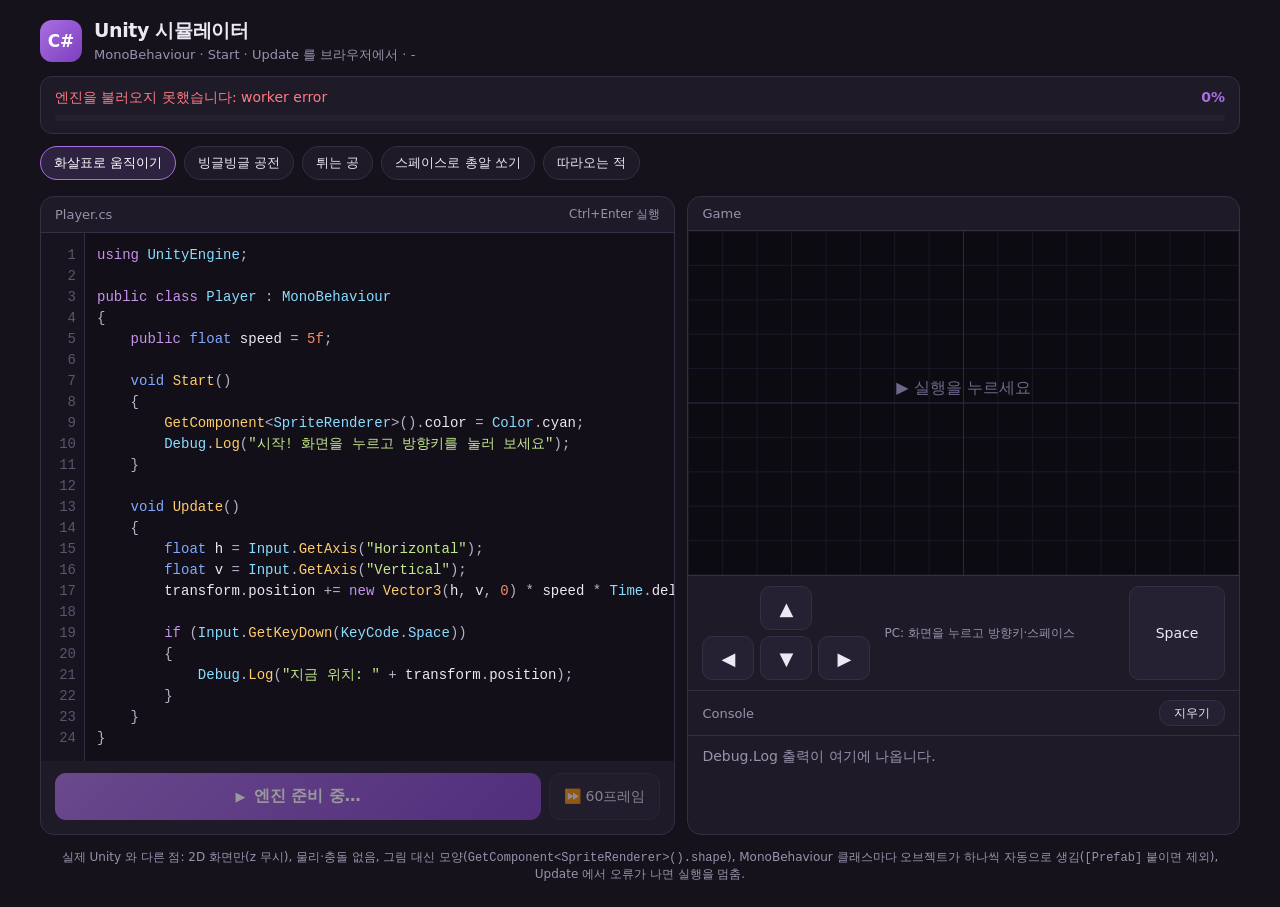
==== engine/wwwroot/labs/unity/index.html @ 060cbb38 "v0.3.0: 편집기(문법 색칠·오류 밑줄)·폰 기호 칩·실시간 검사, 채점·Unity 실험 페이지, 클라이언트 API 확장 Co-Authored-By: Claude Opus 5." ====
<!DOCTYPE html>
<html lang="ko">
<head>
  <meta charset="utf-8" />
  <meta name="viewport" content="width=device-width, initial-scale=1, viewport-fit=cover" />
  <title>Unity 시뮬레이터</title>
  <link rel="stylesheet" href="../../lab.css" />
  <link rel="stylesheet" href="../shared/labs.css" />
</head>
<body>
  <header class="top">
    <div class="brand">
      <a class="logo" href="../../" title="실험실로">C#</a>
      <div>
        <h1>Unity 시뮬레이터</h1>
        <p class="sub">MonoBehaviour · Start · Update 를 브라우저에서 · <span id="ver">-</span></p>
      </div>
    </div>
  </header>

  <section class="loader" id="loader" aria-live="polite">
    <div class="loader-row"><span id="loaderText">엔진 내려받는 중…</span><span id="loaderPct">0%</span></div>
    <div class="bar"><div class="bar-fill" id="barFill"></div></div>
  </section>

  <nav class="examples" id="examples" aria-label="예제"></nav>

  <main class="layout">
    <section class="panel editor-panel">
      <div class="panel-head"><span>Player.cs</span><span class="hint">Ctrl+Enter 실행</span></div>
      <div class="editor" id="editorHost"></div>
      <div id="symbar"></div>
      <div class="livecheck" id="liveCheck"></div>
      <div class="btn-row">
        <button class="run" id="playBtn" disabled><span class="run-icon">▶</span><span id="playLabel">엔진 준비 중…</span></button>
        <button class="ghost" id="testBtn" type="button" title="입력 없이 60프레임을 빠르게 돌려 Debug.Log 출력만 확인 (채점용 모드)">⏩ 60프레임</button>
      </div>
    </section>

    <section class="panel out-panel">
      <div class="panel-head"><span>Game</span><span class="status" id="status"></span></div>
      <div class="stage">
        <canvas id="stage" width="800" height="500" tabindex="0" aria-label="게임 화면 (누르면 키보드 입력)"></canvas>
        <div class="hud" id="hud"></div>
      </div>
      <div class="keypad" id="keypad">
        <button class="k-up" data-key="UpArrow" aria-label="위">▲</button>
        <button class="k-left" data-key="LeftArrow" aria-label="왼쪽">◀</button>
        <button class="k-down" data-key="DownArrow" aria-label="아래">▼</button>
        <button class="k-right" data-key="RightArrow" aria-label="오른쪽">▶</button>
        <span class="k-hint">PC: 화면을 누르고 방향키·스페이스</span>
        <button class="k-space" data-key="Space">Space</button>
      </div>
      <div class="panel-head"><span>Console</span><button class="ghost" id="clearBtn" type="button" style="height:26px;font-size:12px">지우기</button></div>
      <div class="output console" id="output"><p class="placeholder">Debug.Log 출력이 여기에 나옵니다.</p></div>
    </section>
  </main>

  <footer class="foot">
    실제 Unity 와 다른 점: 2D 화면만(z 무시), 물리·충돌 없음, 그림 대신 모양(<code>GetComponent&lt;SpriteRenderer&gt;().shape</code>),
    MonoBehaviour 클래스마다 오브젝트가 하나씩 자동으로 생김(<code>[Prefab]</code> 붙이면 제외), Update 에서 오류가 나면 실행을 멈춤.
  </footer>

  <script type="module" src="unity.js"></script>
</body>
</html>
---- engine/wwwroot/lab.css ----
:root {
  --bg: #15121b;
  --panel: #1e1a27;
  --panel-2: #262132;
  --line: #352e45;
  --text: #ece8f4;
  --muted: #9a92ad;
  --accent: #a86fe0;
  --accent-2: #7c3fc0;
  --ok: #5fd39a;
  --bad: #ff7a85;
  --warn: #f4c25b;
  --code-font: "D2Coding", "Cascadia Code", Consolas, "SF Mono", ui-monospace, Menlo, monospace;
  --ui-font: system-ui, -apple-system, "Apple SD Gothic Neo", "Malgun Gothic", "Noto Sans KR", sans-serif;
}

* { box-sizing: border-box; }
html, body { margin: 0; background: var(--bg); color: var(--text); font-family: var(--ui-font); }
body { min-height: 100vh; padding: 0 16px 24px; padding-bottom: max(24px, env(safe-area-inset-bottom)); }
button { font: inherit; color: inherit; }

.top { max-width: 1200px; margin: 0 auto; padding: 18px 0 12px; }
.brand { display: flex; align-items: center; gap: 12px; }
.logo {
  width: 42px; height: 42px; border-radius: 12px; display: grid; place-items: center;
  background: linear-gradient(135deg, var(--accent), var(--accent-2)); font-weight: 800; font-size: 17px; color: #fff;
}
h1 { font-size: 19px; margin: 0; letter-spacing: -0.02em; }
.sub { margin: 2px 0 0; color: var(--muted); font-size: 13px; }

/* 로딩 */
.loader { max-width: 1200px; margin: 0 auto 12px; background: var(--panel); border: 1px solid var(--line); border-radius: 12px; padding: 12px 14px; }
.loader-row { display: flex; justify-content: space-between; font-size: 14px; gap: 8px; }
#loaderPct { font-variant-numeric: tabular-nums; color: var(--accent); font-weight: 700; }
.bar { height: 6px; background: var(--panel-2); border-radius: 99px; margin-top: 8px; overflow: hidden; }
.bar-fill { height: 100%; width: 0; background: linear-gradient(90deg, var(--accent-2), var(--accent)); transition: width .2s; }
.loader-note { margin: 8px 0 0; font-size: 12px; color: var(--muted); }
.loader.done .bar, .loader.done .loader-note, .loader.done #loaderPct { display: none; }
.loader.done { padding: 8px 14px; }
.loader.done #loaderText { color: var(--ok); }
.loader.done #loaderText::before { content: "● "; }
.loader.failed #loaderText { color: var(--bad); }

/* 예제 */
.examples { max-width: 1200px; margin: 0 auto 12px; display: flex; gap: 8px; overflow-x: auto; padding-bottom: 4px; scrollbar-width: none; }
.examples::-webkit-scrollbar { display: none; }
.examples button {
  flex: none; background: var(--panel); border: 1px solid var(--line); border-radius: 99px;
  padding: 7px 13px; font-size: 13px; cursor: pointer; white-space: nowrap;
}
.examples button.err { color: #ffb3b9; }
.examples button.on { border-color: var(--accent); background: #2d2340; color: #fff; }

/* 레이아웃 */
.layout { max-width: 1200px; margin: 0 auto; display: grid; gap: 12px; grid-template-columns: 1fr; }
@media (min-width: 900px) { .layout { grid-template-columns: 1.15fr 1fr; } }
.panel { background: var(--panel); border: 1px solid var(--line); border-radius: 14px; overflow: hidden; display: flex; flex-direction: column; min-width: 0; }
.panel-head { display: flex; justify-content: space-between; align-items: center; padding: 9px 14px; border-bottom: 1px solid var(--line); font-size: 13px; color: var(--muted); }
.hint { font-size: 12px; }
@media (hover: none) { .hint { display: none; } }

/* 편집기 */
.editor { position: relative; height: 280px; }
@media (min-width: 900px) { .editor { height: 420px; } }


.stdin { border-top: 1px solid var(--line); padding: 10px 14px; font-size: 13px; }
.stdin summary { cursor: pointer; color: var(--muted); }
.stdin small { color: #6f6782; }
.stdin textarea {
  width: 100%; margin-top: 8px; background: #120f18; color: var(--text); border: 1px solid var(--line); border-radius: 8px;
  padding: 8px 10px; font-family: var(--code-font); font-size: 14px; resize: vertical;
}

.run {
  margin: 12px 14px 14px; padding: 13px; border: 0; border-radius: 11px; cursor: pointer; font-weight: 700; font-size: 16px;
  background: linear-gradient(135deg, var(--accent), var(--accent-2)); color: #fff; display: flex; align-items: center; justify-content: center; gap: 8px;
}
.run:disabled { opacity: .55; cursor: wait; }
.run-icon { font-size: 13px; }

/* 출력 */
.output { flex: 1; min-height: 180px; max-height: 60vh; padding: 12px 14px; overflow: auto; transition: opacity .15s; }
@media (min-width: 900px) { .output { min-height: 0; max-height: 470px; } }
.output.dim { opacity: .4; }
.placeholder { color: var(--muted); font-size: 14px; margin: 0; }
.stdout { margin: 0 0 10px; font-family: var(--code-font); font-size: 14px; line-height: 1.55; white-space: pre-wrap; word-break: break-word; }
.note { color: var(--warn); font-size: 13px; }
.box { border-radius: 10px; padding: 10px 12px; margin: 0 0 10px; font-size: 14px; line-height: 1.5; }
.box.error { background: #3a1d24; border: 1px solid #6b2c37; }
.box.error > b { color: var(--bad); }
.box.warn { background: #3a3019; border: 1px solid #6b5a2c; }
.box.warn > b { color: var(--warn); }
.box.warnlist { background: var(--panel-2); color: var(--muted); }
.box p { margin: 6px 0 0; }
.box ul { margin: 6px 0 0; padding-left: 0; list-style: none; }
.box li { margin: 5px 0; }
.box small { color: var(--muted); font-size: 11px; }
.raw { font-family: var(--code-font); font-size: 12px; color: var(--muted); word-break: break-word; }
button.line {
  background: #ffffff14; border: 1px solid #ffffff26; border-radius: 6px; padding: 1px 7px; font-size: 12px; cursor: pointer; margin-right: 4px;
}

.status { font-size: 12px; font-weight: 700; }
.status.ok { color: var(--ok); }
.status.bad { color: var(--bad); }
.status.warn { color: var(--warn); }
.status.busy { color: var(--accent); }

.metrics { display: grid; grid-template-columns: repeat(3, 1fr); gap: 1px; background: var(--line); border-top: 1px solid var(--line); }
@media (min-width: 520px) { .metrics { grid-template-columns: repeat(5, 1fr); } }
.metrics div { padding: 8px 12px; background: var(--panel); }
.metrics span { display: block; font-size: 11px; color: var(--muted); }
.metrics b { font-size: 14px; font-variant-numeric: tabular-nums; }

.foot { max-width: 1200px; margin: 14px auto 0; font-size: 12px; color: var(--muted); text-align: center; }
/* 3칸 배치에서 남는 빈 칸 채우기 */
.metrics::after { content: ""; background: var(--panel); }
@media (min-width: 520px) { .metrics::after { display: none; } }
/* 실행 중 → 중지 버튼 */
.run.stop { background: linear-gradient(135deg, #e0607a, #b23a55); }
.run.stop:disabled { opacity: .55; }
.stdout.live:empty::before { content: "…"; color: var(--muted); }

/* 실시간 검사 줄 */
.livecheck { min-height: 0; padding: 0 14px; font-size: 12.5px; color: var(--muted); line-height: 1.5; }
.livecheck:not(:empty) { padding: 7px 14px; border-top: 1px solid var(--line); }
.livecheck .e { color: var(--bad); font-weight: 700; }
.livecheck .w { color: var(--warn); }
.livecheck .okc { color: var(--ok); }
.livecheck button.line { margin-left: 4px; }

/* 실험 페이지 링크 */
.labs-links { max-width: 1200px; margin: 14px auto 0; display: flex; flex-wrap: wrap; gap: 8px 12px; align-items: center; font-size: 13px; color: var(--muted); }
.labs-links a { color: var(--accent); text-decoration: none; padding: 6px 12px; border: 1px solid var(--line); border-radius: 99px; background: var(--panel); }
---- engine/wwwroot/labs/shared/labs.css ----
/* 실험 페이지 공용 스타일 (실험실 lab.css 위에 덧씀) */
a.logo { text-decoration: none; }
.desc { padding: 12px 14px; border-bottom: 1px solid var(--line); font-size: 14px; line-height: 1.6; }
.desc code { font-family: var(--code-font); background: #ffffff12; padding: 1px 5px; border-radius: 5px; font-size: 13px; }
.harness { margin: 8px 0 0; padding: 10px; background: #120f18; border: 1px solid var(--line); border-radius: 8px; font-family: var(--code-font); font-size: 13px; white-space: pre; overflow-x: auto; }
.btn-row { display: flex; gap: 8px; align-items: stretch; margin: 12px 14px 14px; }
.btn-row .run { flex: 1; margin: 0; }
.ghost { border: 1px solid var(--line); background: var(--panel-2); border-radius: 11px; padding: 0 14px; font-size: 14px; cursor: pointer; color: var(--text); }
.ghost:disabled { opacity: .5; }

/* 채점 결과 표 */
.tests { width: 100%; border-collapse: collapse; font-size: 13.5px; }
.tests th, .tests td { text-align: left; padding: 7px 6px; border-bottom: 1px solid var(--line); vertical-align: top; }
.tests th { color: var(--muted); font-weight: 600; font-size: 12px; }
.tests td pre { margin: 0; font-family: var(--code-font); font-size: 13px; white-space: pre-wrap; word-break: break-word; }
.tests .pass { color: var(--ok); font-weight: 700; }
.tests .fail { color: var(--bad); font-weight: 700; }
.tests .na { color: var(--muted); }
.tests .hidden { color: var(--muted); font-style: italic; }
.summary { display: flex; align-items: baseline; gap: 10px; margin: 0 0 12px; }
.summary b { font-size: 22px; }
.summary.all b { color: var(--ok); }
.summary.some b { color: var(--warn); }

/* Unity 시뮬레이터 */
.stage { position: relative; background: #0d0b12; border-bottom: 1px solid var(--line); }
.stage canvas { display: block; width: 100%; aspect-ratio: 16 / 10; touch-action: none; }
.stage .hud { position: absolute; left: 10px; top: 8px; font: 12px var(--code-font); color: #9a92ad; pointer-events: none; }
.keypad { display: grid; grid-template-columns: repeat(3, 52px) 1fr 96px; grid-template-rows: 44px 44px; gap: 6px; padding: 10px 14px; border-bottom: 1px solid var(--line); }
.keypad button { border: 1px solid var(--line); background: var(--panel-2); border-radius: 10px; font-size: 18px; color: var(--text); touch-action: none; -webkit-user-select: none; user-select: none; }
.keypad button.on { background: #4a3470; border-color: var(--accent); }
.keypad .k-up { grid-column: 2; grid-row: 1; }
.keypad .k-left { grid-column: 1; grid-row: 2; }
.keypad .k-down { grid-column: 2; grid-row: 2; }
.keypad .k-right { grid-column: 3; grid-row: 2; }
.keypad .k-space { grid-column: 5; grid-row: 1 / span 2; font-size: 14px; }
.keypad .k-hint { grid-column: 4; grid-row: 1 / span 2; align-self: center; font-size: 12px; color: var(--muted); padding: 0 8px; }
.console { max-height: 200px; }
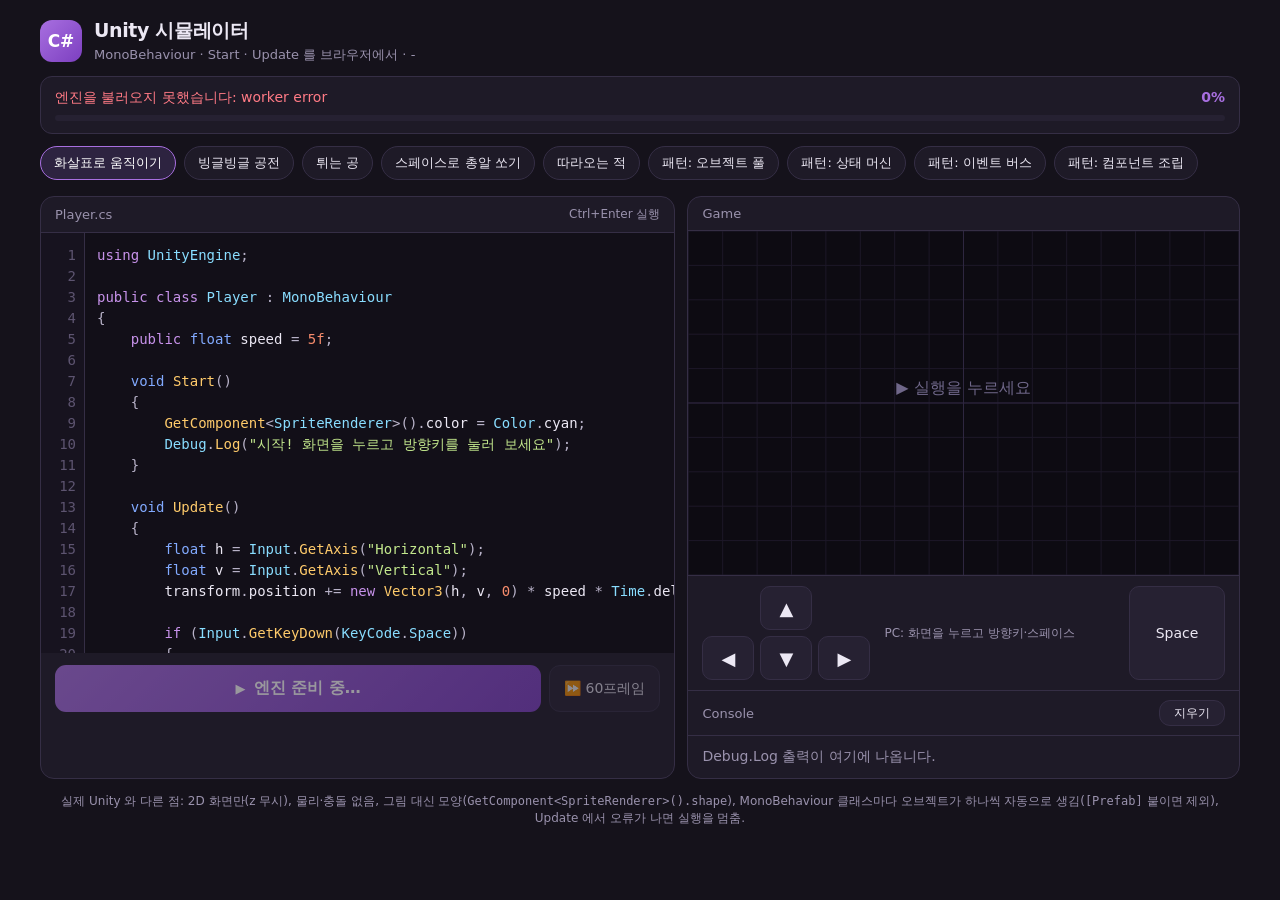
==== commit b6f19449: "v0.4.0: 구조 분석·클래스 다이어그램·디자인 패턴 실험 페이지, Unity 게임 패턴 예제 4개 Co-Authored-By: Claude Opus 5.5 <noreply@an" ====
--- a/engine/wwwroot/labs/unity/index.html
+++ b/engine/wwwroot/labs/unity/index.html
@@ -24,6 +24,7 @@
   </section>
 
   <nav class="examples" id="examples" aria-label="예제"></nav>
+  <p class="ex-desc" id="exDesc" hidden></p>
 
   <main class="layout">
     <section class="panel editor-panel">
--- a/engine/wwwroot/labs/shared/labs.css
+++ b/engine/wwwroot/labs/shared/labs.css
@@ -36,3 +36,8 @@
 .keypad .k-space { grid-column: 5; grid-row: 1 / span 2; font-size: 14px; }
 .keypad .k-hint { grid-column: 4; grid-row: 1 / span 2; align-self: center; font-size: 12px; color: var(--muted); padding: 0 8px; }
 .console { max-height: 200px; }
+@media (max-width: 600px) {
+  .keypad { grid-template-columns: repeat(3, 52px) 1fr 96px; }
+  .keypad .k-hint { display: none; }
+}
+.ex-desc { max-width: 1200px; margin: -4px auto 12px; padding: 10px 14px; background: var(--panel); border: 1px solid var(--line); border-left: 3px solid var(--accent); border-radius: 10px; font-size: 13.5px; line-height: 1.6; color: #d8d2e6; }
